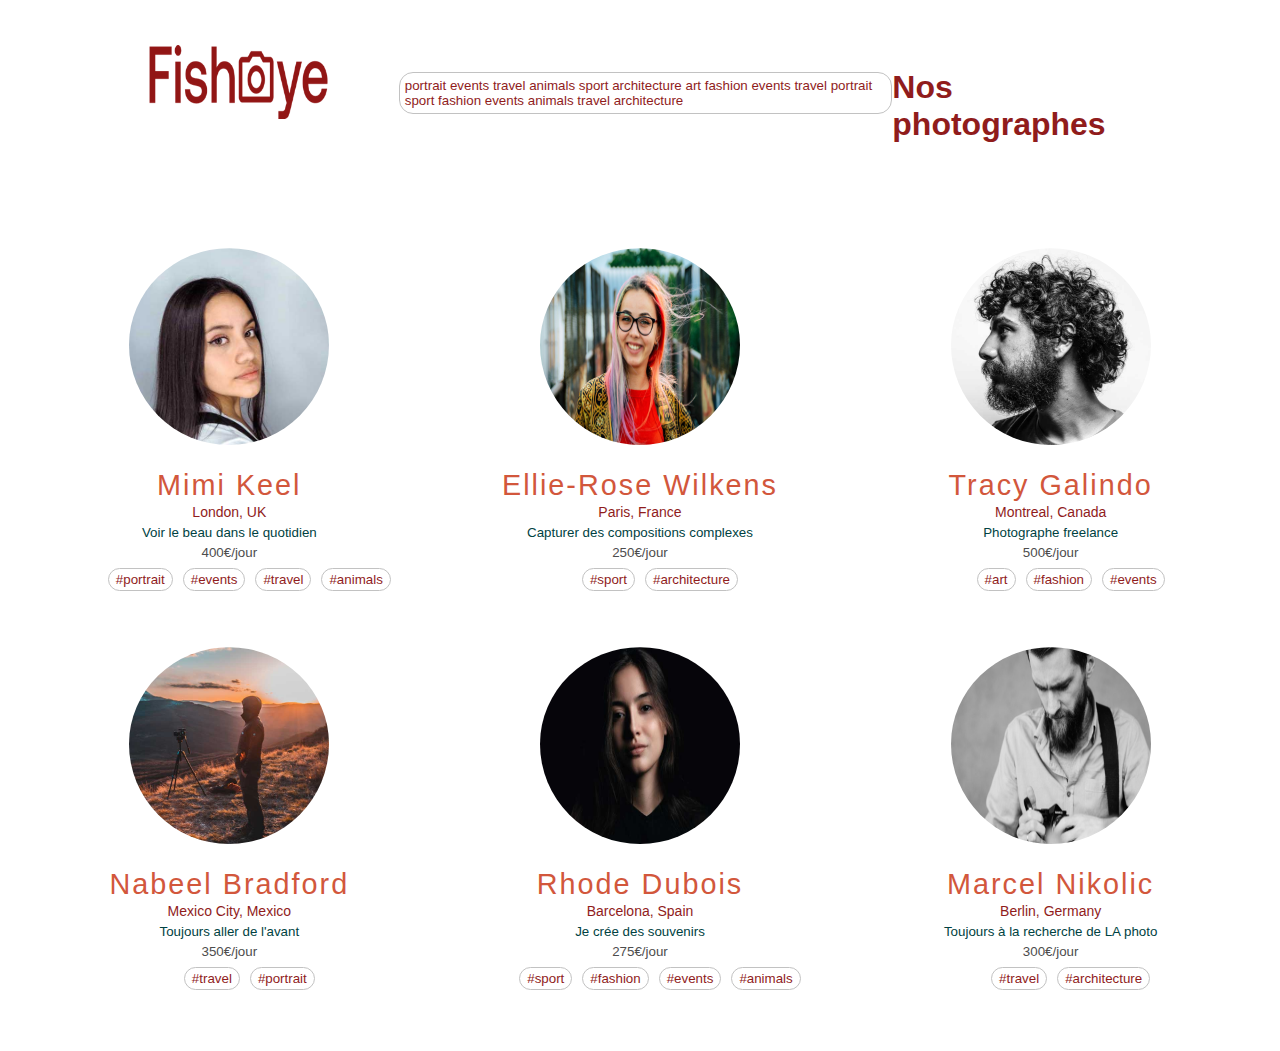
==== index.html @ e9d482c2 "photo.html to index.html" ====
<!DOCTYPE html>
<html lang="en">
    <head>
        <meta charset="UTF-8" />
        <meta name="viewport" content="width=device-width, initial-scale=1.0" />
        <link rel="stylesheet" href="photo.css" />
        <link rel="shortcut icon" href="favicon.ico" type="image/x-icon" />
        <title>Photo</title>
    </head>
    <body>
        <!-- <button id="getJSON">Get Photographers</button> -->
        <header id="header" aria-hidden="false">
            <a href="photo.html"
                ><img src="./fisheye-logo.png" alt="Fisheye home page"
            /></a>
            <!-- <a
                href="#homepage-main"
                class="interactive-nav"
                title="Passer au contenu"
                id="link-content"
                >Passer au contenu</a
            > -->
            <ul id="allTags"></ul>
            <h1>Nos photographes</h1>
        </header>
        <section class="photographers">
            <ul class="cards" id="output"></ul>
        </section>
    </body>
    <script src="Cphotographers.js" defer></script>
    <script src="main.js" defer></script>
</html>
---- photo.css ----
*,
*::before,
*::after {
    box-sizing: border-box;
}
html {
    background-color: #fff;
}
body {
    color: #ffffff;
    font-family: "Roboto", "Helvetica Neue", Helvetica, Arial, sans-serif;
    font-style: normal;
    font-weight: 400;
    letter-spacing: 0;
    padding: 1rem;
    text-rendering: optimizeLegibility;
}
h1 {
    color: #901c1c;
    padding-top: 24px;
    margin-right: 3rem;
}

header {
    display: flex;
    flex-direction: row;
    justify-content: space-between;
    margin: auto 8vw;
    margin-bottom: 4rem;
}

header img {
    width: 448px;
    height: 104px;
    margin: 0;
    margin-left: -1.5rem;
}

img {
    height: auto;
    max-width: 100%;
    vertical-align: middle;
}
.photographers {
    text-align: center;
}

.btn {
    background-color: white;
    border: 1px solid #ccc;
    color: dimgray;
    padding: 0.5rem;
    text-transform: lowercase;
}
.btn--block {
    display: block;
    width: 50%;
    text-align: center;
    margin: auto;
}
.cards {
    display: flex;
    flex-wrap: wrap;
    list-style: none;
    margin: 0;
    padding: 0;
}
.cards__item {
    display: flex;
    justify-content: center;
    padding: 1rem;
    text-align: center;
}
@media (min-width: 40rem) {
    .cards__item {
        display: flex;
        justify-content: center;
        width: 50%;
    }
}
@media (min-width: 56rem) {
    .cards__item {
        display: flex;
        justify-content: center;
        width: 33.3333%;
    }
}

.card {
    background-color: white;
    /* border-radius: 0.25rem;
    box-shadow: 0 20px 40px -14px rgba(0, 0, 0, 0.25); */
    display: flex;
    flex-direction: column;
    /* width: 265px; */
    overflow: hidden;
    text-align: center;
}

.card__a {
    text-decoration: none;
}

.card__content {
    display: flex;
    flex: 1 1 auto;
    flex-direction: column;
    padding: 1rem;
}
.card__image {
    background-position: center center;
    background-repeat: no-repeat;
    background-size: cover;
    border-top-left-radius: 0.25rem;
    border-top-right-radius: 0.25rem;
    overflow: hidden;
    position: relative;
    filter: contrast(100%);
}

.img__card {
    width: 200px;
    height: 200px;
    border-radius: 50%;
    margin-left: auto;
    margin-right: auto;
    margin-bottom: 0.5rem;
    padding-top: 0.2rem;
}

.img__card:hover {
    border-radius: 50%;
    transition: filter 0.5s cubic-bezier(0.43, 0.41, 0.22, 0.91);
    filter: contrast(125%);
    box-shadow: 2px 2px 2px 2px rgb(231, 231, 231);
}

/* .card__image::before {
    content: "";
    display: block;
    padding-top: 56.25%;
} */
@media (min-width: 40rem) {
    .card__image::before {
        padding-top: 66.6%;
    }
}

#getJSON {
    justify-content: center;
}

.card__title {
    color: #d2573c;
    font-size: 1.8rem;
    font-weight: 400;
    letter-spacing: 2px;
    /* text-transform: uppercase; */
}

p.card__text {
    margin: 0;
}

p.card__place {
    color: #901c1c;
    font-weight: 500;
}

.card__text {
    flex: 1 1 auto;
    color: black;
    font-size: 0.875rem;
    line-height: 1.5;
}

.card__tagline {
    color: #004242;
    font-size: smaller;
    font-weight: 500;
}

p.card__price {
    color: #aaaaaa;
    color: #4d4d4d;
    font-size: smaller;
    font-weight: 400;
}

.tag {
    display: flex;
    flex-direction: row;
    flex-wrap: wrap;
    justify-content: center;
}

li.photographer-tag {
    color: #901c1c;
    font-size: smaller;
    font-weight: 500;
    padding: 3px 7px;
    border: 1px solid #c2c2c2;
    border-radius: 14px;
    margin: 5px;
    list-style-type: none;
}

#allTags {
    color: #901c1c;
    font-size: smaller;
    font-weight: 500;
    padding: 5px;
    border: 1px solid #c2c2c2;
    border-radius: 14px;
    margin: auto;
    margin-top: 3rem;
    list-style-type: none;
}
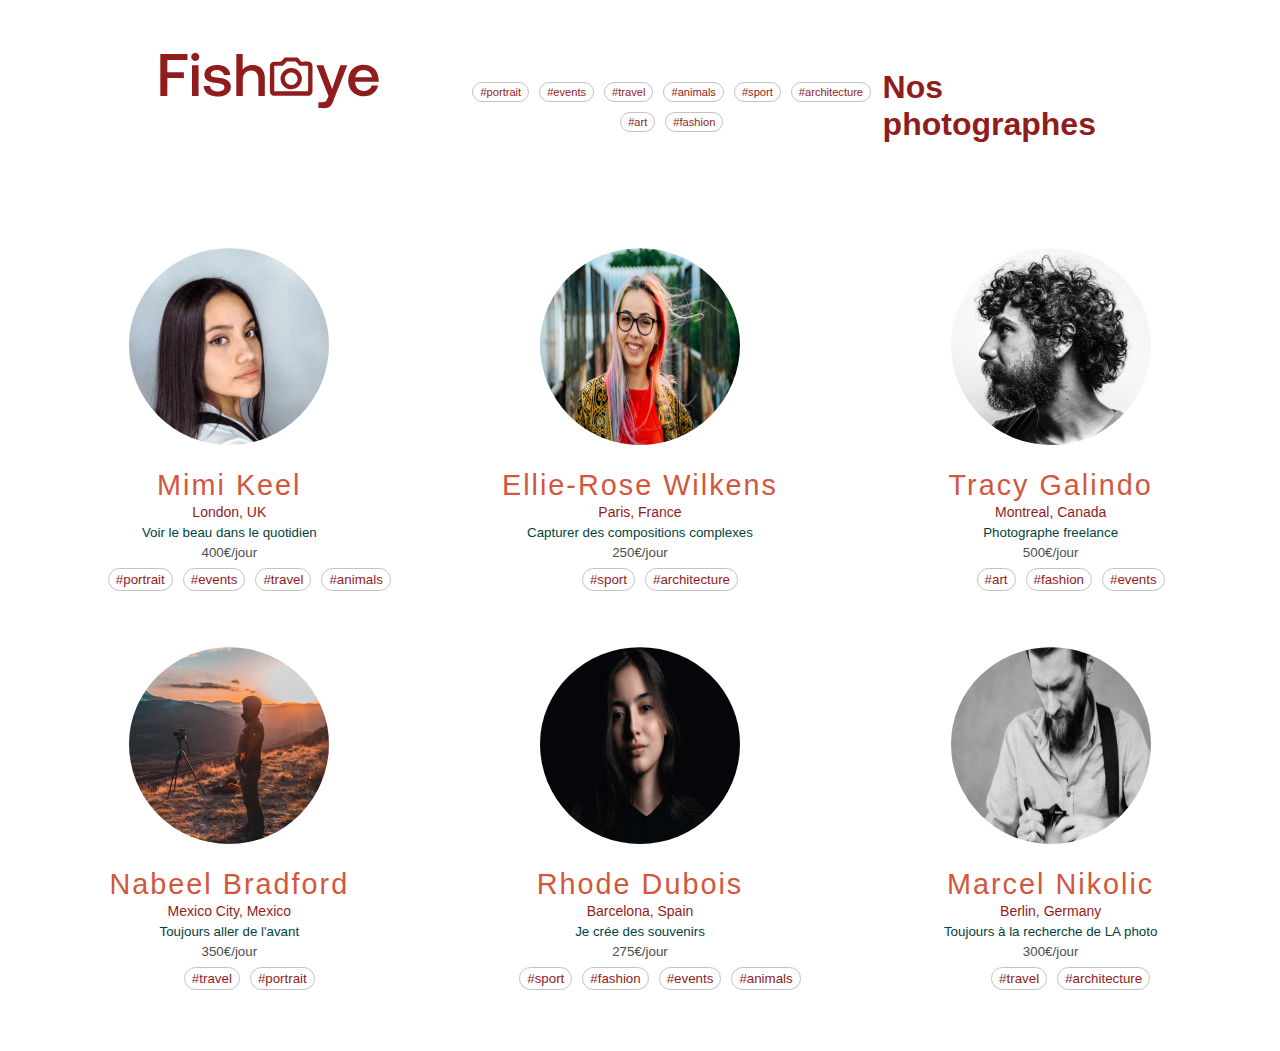
==== commit aff6e602: "logo svg - main variables on top" ====
--- a/index.html
+++ b/index.html
@@ -11,7 +11,10 @@
         <!-- <button id="getJSON">Get Photographers</button> -->
         <header id="header" aria-hidden="false">
             <a href="photo.html"
-                ><img src="./fisheye-logo.png" alt="Fisheye home page"
+                ><img
+                    src="./fisheye-logo.svg"
+                    alt="Fisheye home page"
+                    title="Fisheye home page"
             /></a>
             <!-- <a
                 href="#homepage-main"
--- a/photo.css
+++ b/photo.css
@@ -206,11 +206,15 @@
 }
 
 #allTags {
+    display: flex;
+    flex-direction: row;
+    flex-wrap: wrap;
+    justify-content: center;
     color: #901c1c;
     font-size: smaller;
     font-weight: 500;
     padding: 5px;
-    border: 1px solid #c2c2c2;
+    border: none;
     border-radius: 14px;
     margin: auto;
     margin-top: 3rem;
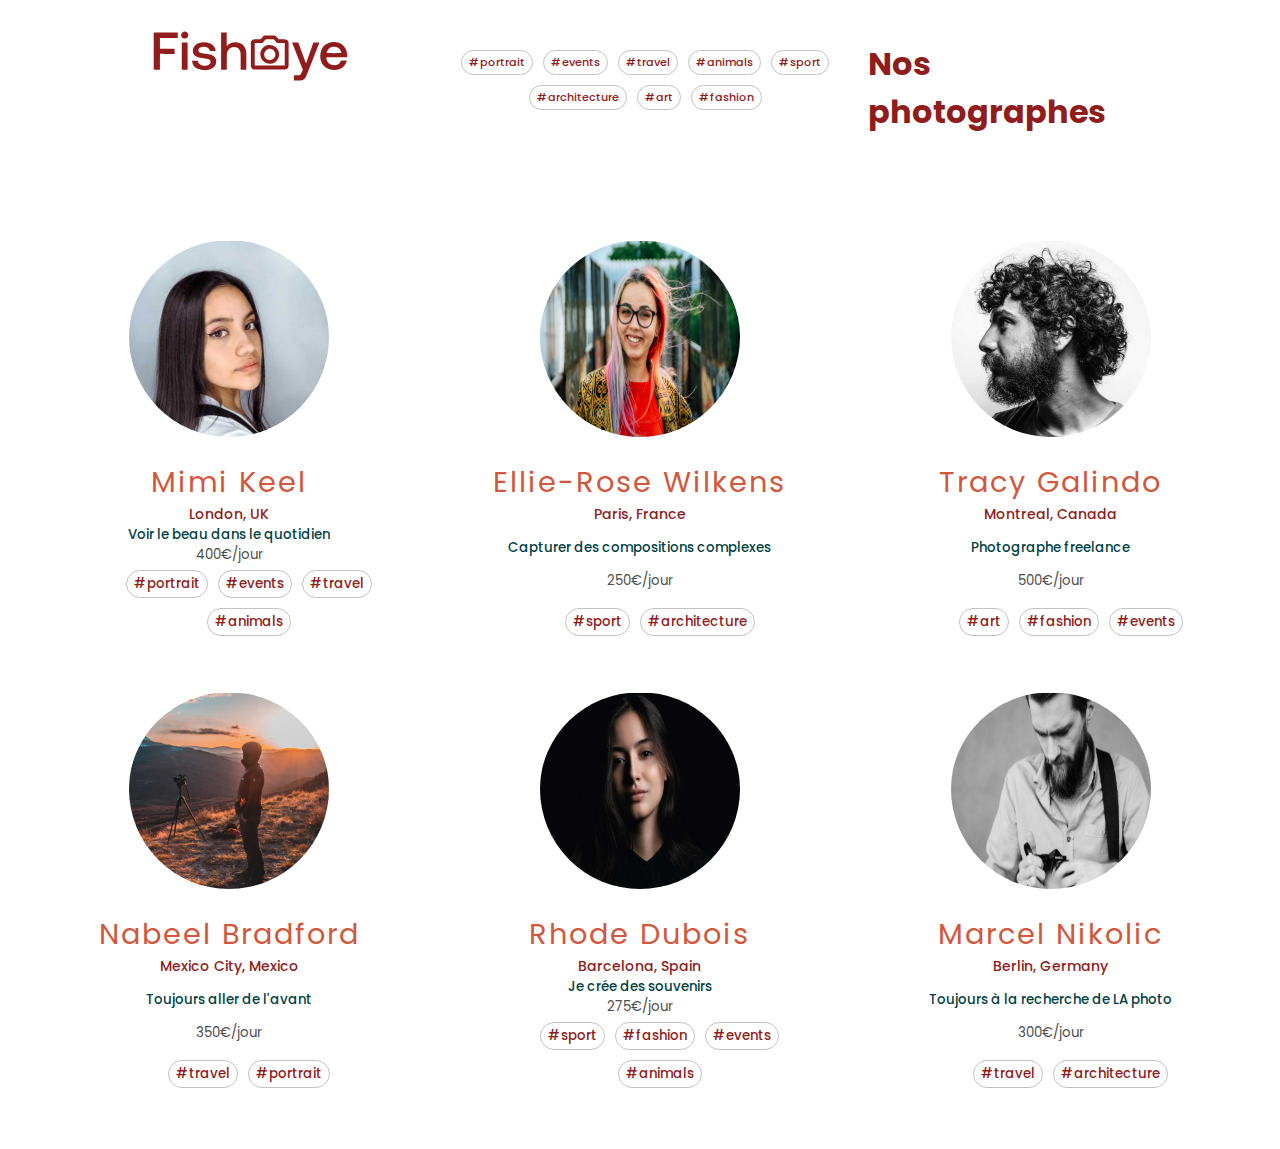
==== commit 16dc06f8: "before lightbox" ====
--- a/index.html
+++ b/index.html
@@ -3,33 +3,27 @@
     <head>
         <meta charset="UTF-8" />
         <meta name="viewport" content="width=device-width, initial-scale=1.0" />
-        <link rel="stylesheet" href="photo.css" />
+        <link rel="stylesheet" href="css/mainPage.css" />
         <link rel="shortcut icon" href="favicon.ico" type="image/x-icon" />
-        <title>Photo</title>
+        <title>Fisheye</title>
     </head>
     <body>
+        <div id="top"></div>
         <!-- <button id="getJSON">Get Photographers</button> -->
         <header id="header" aria-hidden="false">
-            <a href="photo.html"
+            <a href="index.html" class="logo"
                 ><img
                     src="./fisheye-logo.svg"
                     alt="Fisheye home page"
                     title="Fisheye home page"
             /></a>
-            <!-- <a
-                href="#homepage-main"
-                class="interactive-nav"
-                title="Passer au contenu"
-                id="link-content"
-                >Passer au contenu</a
-            > -->
             <ul id="allTags"></ul>
             <h1>Nos photographes</h1>
         </header>
         <section class="photographers">
-            <ul class="cards" id="output"></ul>
+            <ul class="cards" id="listePhotographes"></ul>
         </section>
     </body>
-    <script src="Cphotographers.js" defer></script>
-    <script src="main.js" defer></script>
+    <script src="js/Cphotographers.js" defer></script>
+    <script src="js/main.js" defer></script>
 </html>
--- a/css/mainPage.css
+++ b/css/mainPage.css
@@ -0,0 +1,284 @@
+@import url("https://fonts.googleapis.com/css2?family=Poppins:wght@200;300;400;500;600&display=swap");
+*,
+*::before,
+*::after {
+    -webkit-box-sizing: border-box;
+    box-sizing: border-box;
+}
+html {
+    background-color: #fff;
+}
+body {
+    display: block;
+    color: #ffffff;
+    font-family: "Poppins", sans-serif;
+    font-style: normal;
+    font-weight: 400;
+    letter-spacing: 0;
+    padding: 1rem;
+    text-rendering: optimizeLegibility;
+}
+.logo {
+    margin-top: -1.5rem;
+}
+h1 {
+    color: #901c1c;
+    margin-top: 1rem;
+    margin-right: 3rem;
+}
+#top {
+    display: none;
+    text-align: center;
+    margin-top: -14px;
+}
+.goToContent {
+    border-radius: 20px;
+    color: #000000;
+    width: 150px;
+    font-weight: 600;
+    padding: 10px;
+    background-color: #d3573c;
+    border: none;
+}
+header {
+    display: -webkit-box;
+    display: -ms-flexbox;
+    display: flex;
+    -webkit-box-orient: horizontal;
+    -webkit-box-direction: normal;
+    -ms-flex-direction: row;
+    flex-direction: row;
+    -webkit-box-pack: justify;
+    -ms-flex-pack: justify;
+    justify-content: space-between;
+    margin: auto 8vw;
+    margin-bottom: 4rem;
+}
+header img {
+    width: 448px;
+    height: 104px;
+    margin: 0;
+    margin-left: -1.5rem;
+}
+img {
+    height: auto;
+    max-width: 100%;
+    vertical-align: middle;
+}
+.photographers {
+    text-align: center;
+}
+.btn {
+    background-color: white;
+    border: 1px solid #ccc;
+    color: dimgray;
+    padding: 0.5rem;
+    text-transform: lowercase;
+}
+.btn--block {
+    display: block;
+    width: 50%;
+    text-align: center;
+    margin: auto;
+}
+.pointeur {
+    cursor: pointer;
+}
+.cards {
+    display: -webkit-box;
+    display: -ms-flexbox;
+    display: flex;
+    -ms-flex-wrap: wrap;
+    flex-wrap: wrap;
+    list-style: none;
+    margin: 0;
+    padding: 0;
+}
+.cards__item {
+    display: -webkit-box;
+    display: -ms-flexbox;
+    display: flex;
+    -webkit-box-pack: center;
+    -ms-flex-pack: center;
+    justify-content: center;
+    padding: 1rem;
+    text-align: center;
+}
+@media (min-width: 40rem) {
+    .cards__item {
+        display: -webkit-box;
+        display: -ms-flexbox;
+        display: flex;
+        -webkit-box-pack: center;
+        -ms-flex-pack: center;
+        justify-content: center;
+        width: 50%;
+    }
+}
+@media (min-width: 56rem) {
+    .cards__item {
+        display: -webkit-box;
+        display: -ms-flexbox;
+        display: flex;
+        -webkit-box-pack: center;
+        -ms-flex-pack: center;
+        justify-content: center;
+        width: 33.3333%;
+    }
+}
+.card {
+    background-color: white;
+    display: -webkit-box;
+    display: -ms-flexbox;
+    display: flex;
+    -webkit-box-orient: vertical;
+    -webkit-box-direction: normal;
+    -ms-flex-direction: column;
+    flex-direction: column;
+    overflow: hidden;
+    text-align: center;
+}
+.card__a {
+    text-decoration: none;
+}
+.card__content {
+    display: -webkit-box;
+    display: -ms-flexbox;
+    display: flex;
+    -webkit-box-flex: 1;
+    -ms-flex: 1 1 auto;
+    flex: 1 1 auto;
+    -webkit-box-orient: vertical;
+    -webkit-box-direction: normal;
+    -ms-flex-direction: column;
+    flex-direction: column;
+    padding: 1rem;
+}
+.card__image {
+    background-position: center center;
+    background-repeat: no-repeat;
+    background-size: cover;
+    border-top-left-radius: 0.25rem;
+    border-top-right-radius: 0.25rem;
+    overflow: hidden;
+    position: relative;
+    -webkit-filter: contrast(100%);
+    filter: contrast(100%);
+}
+.img__card {
+    width: 200px;
+    height: 200px;
+    border-radius: 50%;
+    margin-left: auto;
+    margin-right: auto;
+    margin-bottom: 0.5rem;
+    padding-top: 0.2rem;
+}
+.img__card:hover {
+    border-radius: 50%;
+    -webkit-transition: -webkit-filter 0.5s cubic-bezier(0.43, 0.41, 0.22, 0.91);
+    transition: -webkit-filter 0.5s cubic-bezier(0.43, 0.41, 0.22, 0.91);
+    transition: filter 0.5s cubic-bezier(0.43, 0.41, 0.22, 0.91);
+    transition: filter 0.5s cubic-bezier(0.43, 0.41, 0.22, 0.91),
+        -webkit-filter 0.5s cubic-bezier(0.43, 0.41, 0.22, 0.91);
+    -webkit-filter: contrast(125%);
+    filter: contrast(125%);
+    -webkit-box-shadow: 2px 2px 2px 2px #e7e7e7;
+    box-shadow: 2px 2px 2px 2px #e7e7e7;
+}
+@media (min-width: 40rem) {
+    .card__image::before {
+        padding-top: 66.6%;
+    }
+}
+#getJSON {
+    -webkit-box-pack: center;
+    -ms-flex-pack: center;
+    justify-content: center;
+}
+.card__title {
+    color: #d2573c;
+    font-size: 1.8rem;
+    font-weight: 400;
+    letter-spacing: 2px;
+}
+p.card__text {
+    margin: 0;
+}
+p.card__place {
+    color: #901c1c;
+    font-weight: 500;
+}
+.card__text {
+    -webkit-box-flex: 1;
+    -ms-flex: 1 1 auto;
+    flex: 1 1 auto;
+    color: black;
+    font-size: 0.875rem;
+    line-height: 1.5;
+}
+.card__tagline {
+    color: #004242;
+    font-size: smaller;
+    font-weight: 500;
+}
+p.card__price {
+    color: #aaaaaa;
+    color: #4d4d4d;
+    font-size: smaller;
+    font-weight: 400;
+}
+.tag {
+    display: -webkit-box;
+    display: -ms-flexbox;
+    display: flex;
+    -webkit-box-orient: horizontal;
+    -webkit-box-direction: normal;
+    -ms-flex-direction: row;
+    flex-direction: row;
+    -ms-flex-wrap: wrap;
+    flex-wrap: wrap;
+    -webkit-box-pack: center;
+    -ms-flex-pack: center;
+    justify-content: center;
+}
+li.photographer-tag {
+    color: #901c1c;
+    font-size: smaller;
+    font-weight: 500;
+    padding: 3px 7px;
+    border: 1px solid #c2c2c2;
+    border-radius: 14px;
+    margin: 5px;
+    list-style-type: none;
+}
+li.photographer-tag:hover {
+    color: white;
+    background-color: #901c1c;
+    border: none;
+    border: 1px solid #901c1c;
+}
+#allTags {
+    display: -webkit-box;
+    display: -ms-flexbox;
+    display: flex;
+    -webkit-box-orient: horizontal;
+    -webkit-box-direction: normal;
+    -ms-flex-direction: row;
+    flex-direction: row;
+    -ms-flex-wrap: wrap;
+    flex-wrap: wrap;
+    -webkit-box-pack: center;
+    -ms-flex-pack: center;
+    justify-content: center;
+    color: #901c1c;
+    font-size: smaller;
+    font-weight: 500;
+    padding: 5px;
+    border: none;
+    border-radius: 14px;
+    margin: auto;
+    margin-top: 1rem;
+    list-style-type: none;
+    cursor: pointer;
+}
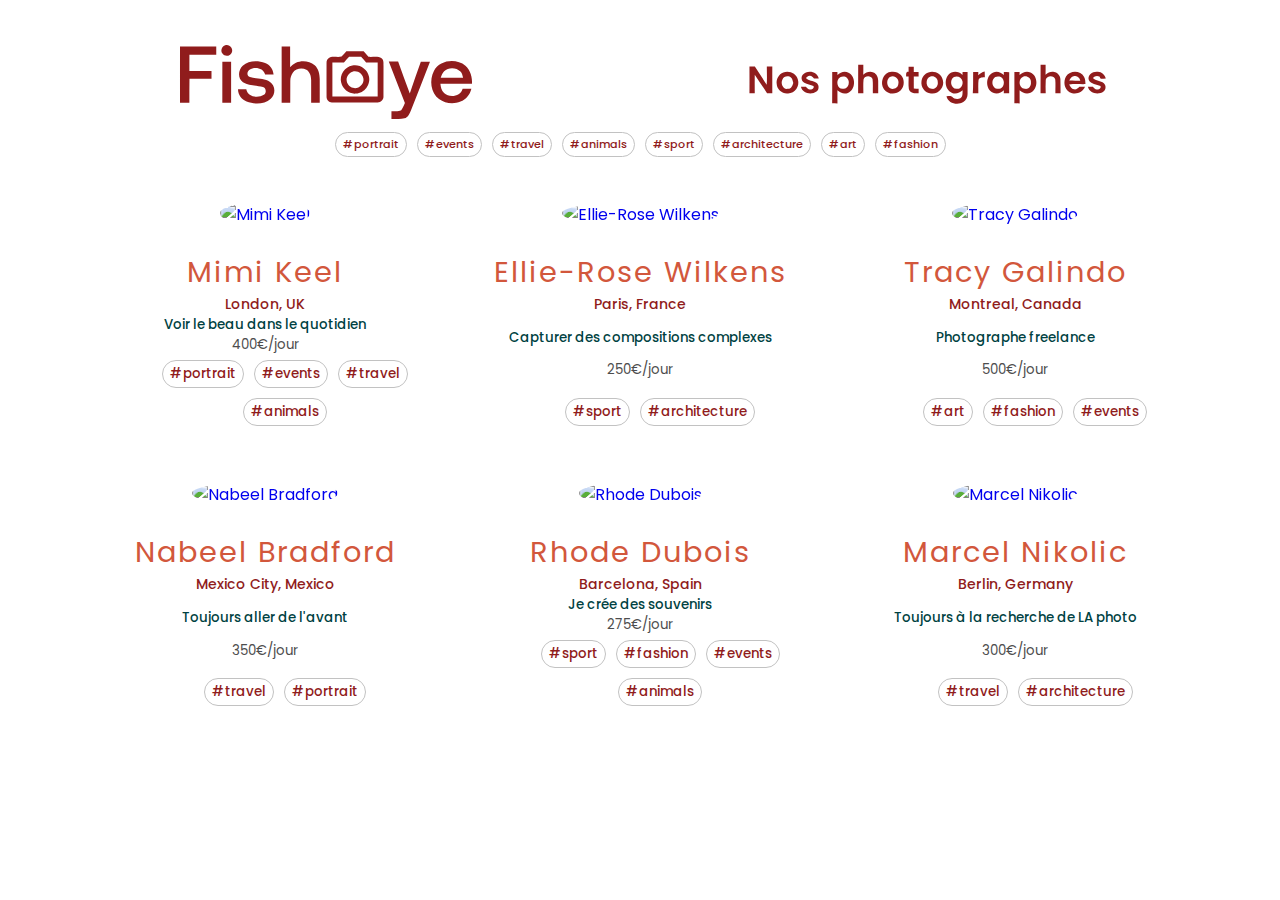
==== commit 327004ea: "modal first commit" ====
--- a/index.html
+++ b/index.html
@@ -3,27 +3,36 @@
     <head>
         <meta charset="UTF-8" />
         <meta name="viewport" content="width=device-width, initial-scale=1.0" />
-        <link rel="stylesheet" href="css/mainPage.css" />
         <link rel="shortcut icon" href="favicon.ico" type="image/x-icon" />
+        <link rel="stylesheet" href="./css/mainPage.css" />
+        <script src="./js/Cphotographers.js" defer></script>
+        <script src="./js/main.js" defer></script>
         <title>Fisheye</title>
     </head>
     <body>
         <div id="top"></div>
         <!-- <button id="getJSON">Get Photographers</button> -->
         <header id="header" aria-hidden="false">
-            <a href="index.html" class="logo"
-                ><img
-                    src="./fisheye-logo.svg"
-                    alt="Fisheye home page"
-                    title="Fisheye home page"
-            /></a>
+            <logo>
+                <a href="index.html" class="logo"
+                    ><img
+                        src="./fisheye-logo.svg"
+                        alt="Fisheye home page"
+                        title="Fisheye home page"
+                /></a>
+            </logo>
             <ul id="allTags"></ul>
-            <h1>Nos photographes</h1>
+            <h1>
+                <img
+                    src="./photographers.svg"
+                    id="nosPhotographes"
+                    alt="Nos Photographes"
+                    title="Nos Photographes"
+                />
+            </h1>
         </header>
         <section class="photographers">
             <ul class="cards" id="listePhotographes"></ul>
         </section>
     </body>
-    <script src="js/Cphotographers.js" defer></script>
-    <script src="js/main.js" defer></script>
 </html>
--- a/css/mainPage.css
+++ b/css/mainPage.css
@@ -12,6 +12,7 @@
     display: block;
     color: #ffffff;
     font-family: "Poppins", sans-serif;
+    max-width: 1800px;
     font-style: normal;
     font-weight: 400;
     letter-spacing: 0;
@@ -19,12 +20,13 @@
     text-rendering: optimizeLegibility;
 }
 .logo {
+    width: 15%;
     margin-top: -1.5rem;
 }
 h1 {
     color: #901c1c;
-    margin-top: 1rem;
-    margin-right: 3rem;
+    font-size: 2.6rem;
+    margin-top: -1rem;
 }
 #top {
     display: none;
@@ -52,13 +54,19 @@
     -ms-flex-pack: justify;
     justify-content: space-between;
     margin: auto 8vw;
-    margin-bottom: 4rem;
+    margin-bottom: 0rem;
+}
+logo {
+    width: 30%;
 }
 header img {
     width: 448px;
     height: 104px;
     margin: 0;
     margin-left: -1.5rem;
+}
+h1 {
+    width: 25%;
 }
 img {
     height: auto;
@@ -94,6 +102,23 @@
     margin: 0;
     padding: 0;
 }
+ul {
+    display: -webkit-box;
+    display: -ms-flexbox;
+    display: flex;
+    -webkit-box-orient: horizontal;
+    -webkit-box-direction: normal;
+    -ms-flex-direction: row;
+    flex-direction: row;
+    -ms-flex-wrap: wrap;
+    flex-wrap: wrap;
+    -webkit-box-pack: center;
+    -ms-flex-pack: center;
+    justify-content: center;
+}
+li.cards__item {
+    width: 375px;
+}
 .cards__item {
     display: -webkit-box;
     display: -ms-flexbox;
@@ -104,7 +129,7 @@
     padding: 1rem;
     text-align: center;
 }
-@media (min-width: 40rem) {
+@media (min-width: 640px) {
     .cards__item {
         display: -webkit-box;
         display: -ms-flexbox;
@@ -115,7 +140,7 @@
         width: 50%;
     }
 }
-@media (min-width: 56rem) {
+@media (min-width: 896px) {
     .cards__item {
         display: -webkit-box;
         display: -ms-flexbox;
@@ -176,17 +201,17 @@
 }
 .img__card:hover {
     border-radius: 50%;
-    -webkit-transition: -webkit-filter 0.5s cubic-bezier(0.43, 0.41, 0.22, 0.91);
-    transition: -webkit-filter 0.5s cubic-bezier(0.43, 0.41, 0.22, 0.91);
-    transition: filter 0.5s cubic-bezier(0.43, 0.41, 0.22, 0.91);
-    transition: filter 0.5s cubic-bezier(0.43, 0.41, 0.22, 0.91),
-        -webkit-filter 0.5s cubic-bezier(0.43, 0.41, 0.22, 0.91);
+    -webkit-transition: -webkit-filter 0.6s cubic-bezier(0.43, 0.41, 0.22, 0.91);
+    transition: -webkit-filter 0.6s cubic-bezier(0.43, 0.41, 0.22, 0.91);
+    transition: filter 0.6s cubic-bezier(0.43, 0.41, 0.22, 0.91);
+    transition: filter 0.6s cubic-bezier(0.43, 0.41, 0.22, 0.91),
+        -webkit-filter 0.6s cubic-bezier(0.43, 0.41, 0.22, 0.91);
     -webkit-filter: contrast(125%);
     filter: contrast(125%);
     -webkit-box-shadow: 2px 2px 2px 2px #e7e7e7;
     box-shadow: 2px 2px 2px 2px #e7e7e7;
 }
-@media (min-width: 40rem) {
+@media (min-width: 640px) {
     .card__image::before {
         padding-top: 66.6%;
     }
@@ -252,13 +277,8 @@
     margin: 5px;
     list-style-type: none;
 }
-li.photographer-tag:hover {
-    color: white;
-    background-color: #901c1c;
-    border: none;
-    border: 1px solid #901c1c;
-}
 #allTags {
+    width: 50%;
     display: -webkit-box;
     display: -ms-flexbox;
     display: flex;
@@ -279,6 +299,71 @@
     border-radius: 14px;
     margin: auto;
     margin-top: 1rem;
+    margin-left: -6rem;
     list-style-type: none;
     cursor: pointer;
 }
+#allTags li.photographer-tag:hover {
+    color: white;
+    background-color: #901c1c;
+    border: none;
+    border: 1px solid #901c1c;
+}
+@media (max-width: 1774px) {
+    #allTags {
+        margin-left: -4rem;
+    }
+}
+@media (max-width: 1738px) {
+    #allTags {
+        margin-left: -6rem;
+    }
+}
+@media all and (max-width: 1700px) {
+    header {
+        display: -webkit-box;
+        display: -ms-flexbox;
+        display: flex;
+        -webkit-box-orient: horizontal;
+        -webkit-box-direction: normal;
+        -ms-flex-flow: row wrap;
+        flex-flow: row wrap;
+        max-height: 230px;
+        margin-bottom: 1rem;
+    }
+    #allTags {
+        width: 100%;
+        margin-left: auto;
+        -webkit-box-pack: center;
+        -ms-flex-pack: center;
+        justify-content: center;
+        -webkit-box-ordinal-group: 4;
+        -ms-flex-order: 3;
+        order: 3;
+    }
+    h1 {
+        display: -webkit-box;
+        display: -ms-flexbox;
+        display: flex;
+        width: 50%;
+        max-height: 70px;
+        -webkit-box-ordinal-group: 3;
+        -ms-flex-order: 2;
+        order: 2;
+    }
+    h1 img {
+        margin-left: auto;
+        margin-top: 1.2rem;
+        margin-bottom: 0;
+        -webkit-box-pack: end;
+        -ms-flex-pack: end;
+        justify-content: flex-end;
+    }
+    logo {
+        width: 50%;
+        max-height: 70px;
+        -webkit-box-ordinal-group: 2;
+        -ms-flex-order: 1;
+        order: 1;
+    }
+}
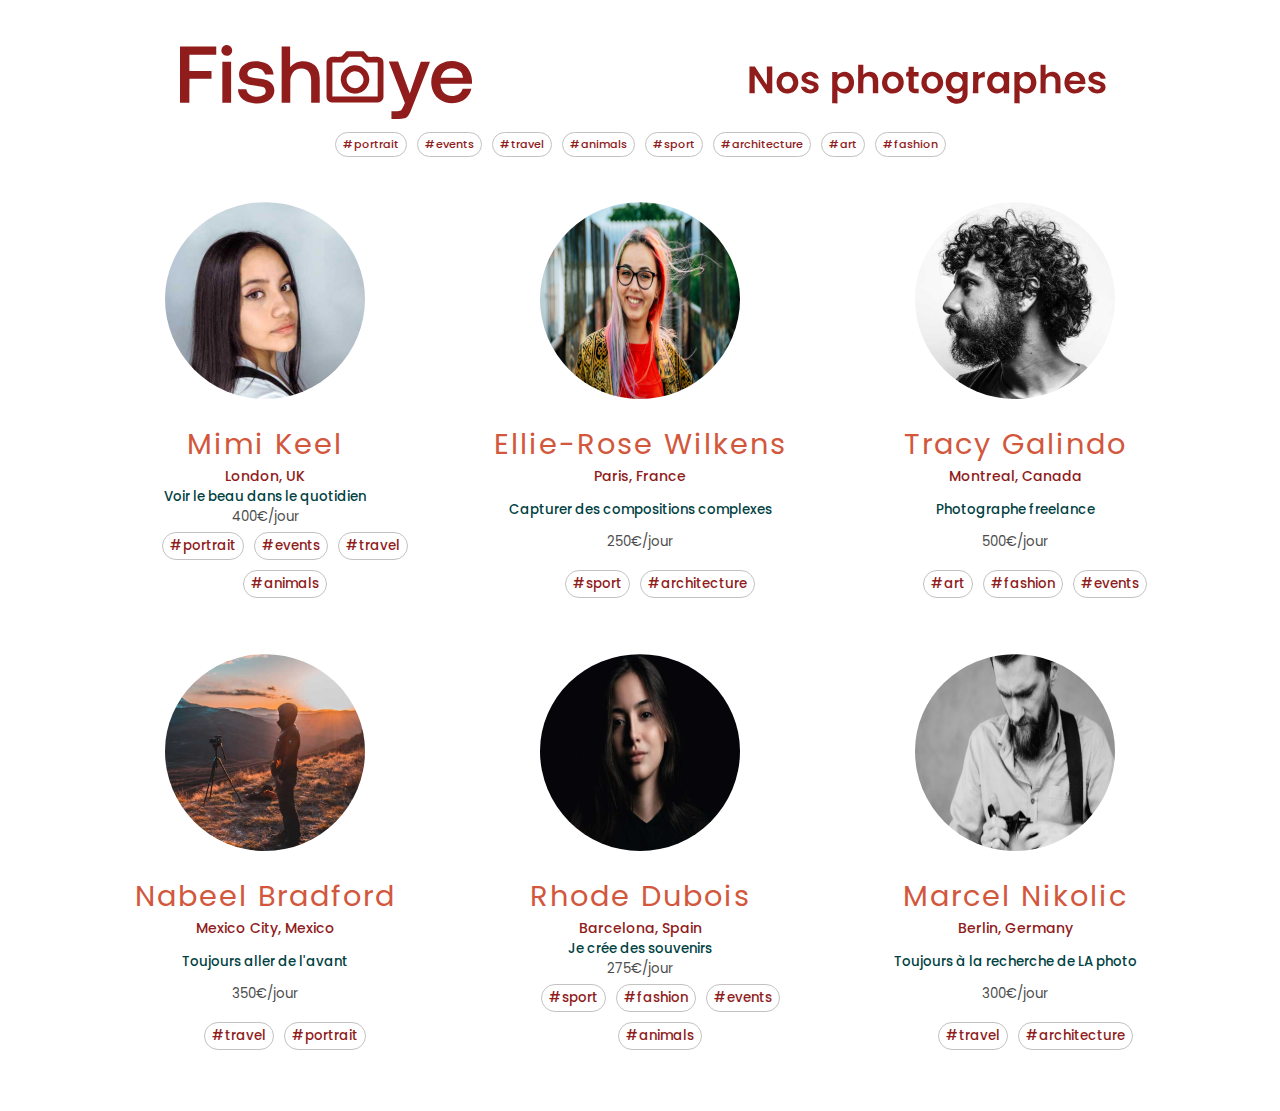
==== commit 5bfa7962: "lightbox finished" ====
--- a/index.html
+++ b/index.html
@@ -1,5 +1,5 @@
 <!DOCTYPE html>
-<html lang="en">
+<html lang="fr">
     <head>
         <meta charset="UTF-8" />
         <meta name="viewport" content="width=device-width, initial-scale=1.0" />
@@ -15,10 +15,7 @@
         <header id="header" aria-hidden="false">
             <logo>
                 <a href="index.html" class="logo"
-                    ><img
-                        src="./fisheye-logo.svg"
-                        alt="Fisheye home page"
-                        title="Fisheye home page"
+                    ><img src="./fisheye-logo.svg" alt="Fisheye home page"
                 /></a>
             </logo>
             <ul id="allTags"></ul>
@@ -27,7 +24,6 @@
                     src="./photographers.svg"
                     id="nosPhotographes"
                     alt="Nos Photographes"
-                    title="Nos Photographes"
                 />
             </h1>
         </header>
--- a/css/mainPage.css
+++ b/css/mainPage.css
@@ -1,369 +1 @@
-@import url("https://fonts.googleapis.com/css2?family=Poppins:wght@200;300;400;500;600&display=swap");
-*,
-*::before,
-*::after {
-    -webkit-box-sizing: border-box;
-    box-sizing: border-box;
-}
-html {
-    background-color: #fff;
-}
-body {
-    display: block;
-    color: #ffffff;
-    font-family: "Poppins", sans-serif;
-    max-width: 1800px;
-    font-style: normal;
-    font-weight: 400;
-    letter-spacing: 0;
-    padding: 1rem;
-    text-rendering: optimizeLegibility;
-}
-.logo {
-    width: 15%;
-    margin-top: -1.5rem;
-}
-h1 {
-    color: #901c1c;
-    font-size: 2.6rem;
-    margin-top: -1rem;
-}
-#top {
-    display: none;
-    text-align: center;
-    margin-top: -14px;
-}
-.goToContent {
-    border-radius: 20px;
-    color: #000000;
-    width: 150px;
-    font-weight: 600;
-    padding: 10px;
-    background-color: #d3573c;
-    border: none;
-}
-header {
-    display: -webkit-box;
-    display: -ms-flexbox;
-    display: flex;
-    -webkit-box-orient: horizontal;
-    -webkit-box-direction: normal;
-    -ms-flex-direction: row;
-    flex-direction: row;
-    -webkit-box-pack: justify;
-    -ms-flex-pack: justify;
-    justify-content: space-between;
-    margin: auto 8vw;
-    margin-bottom: 0rem;
-}
-logo {
-    width: 30%;
-}
-header img {
-    width: 448px;
-    height: 104px;
-    margin: 0;
-    margin-left: -1.5rem;
-}
-h1 {
-    width: 25%;
-}
-img {
-    height: auto;
-    max-width: 100%;
-    vertical-align: middle;
-}
-.photographers {
-    text-align: center;
-}
-.btn {
-    background-color: white;
-    border: 1px solid #ccc;
-    color: dimgray;
-    padding: 0.5rem;
-    text-transform: lowercase;
-}
-.btn--block {
-    display: block;
-    width: 50%;
-    text-align: center;
-    margin: auto;
-}
-.pointeur {
-    cursor: pointer;
-}
-.cards {
-    display: -webkit-box;
-    display: -ms-flexbox;
-    display: flex;
-    -ms-flex-wrap: wrap;
-    flex-wrap: wrap;
-    list-style: none;
-    margin: 0;
-    padding: 0;
-}
-ul {
-    display: -webkit-box;
-    display: -ms-flexbox;
-    display: flex;
-    -webkit-box-orient: horizontal;
-    -webkit-box-direction: normal;
-    -ms-flex-direction: row;
-    flex-direction: row;
-    -ms-flex-wrap: wrap;
-    flex-wrap: wrap;
-    -webkit-box-pack: center;
-    -ms-flex-pack: center;
-    justify-content: center;
-}
-li.cards__item {
-    width: 375px;
-}
-.cards__item {
-    display: -webkit-box;
-    display: -ms-flexbox;
-    display: flex;
-    -webkit-box-pack: center;
-    -ms-flex-pack: center;
-    justify-content: center;
-    padding: 1rem;
-    text-align: center;
-}
-@media (min-width: 640px) {
-    .cards__item {
-        display: -webkit-box;
-        display: -ms-flexbox;
-        display: flex;
-        -webkit-box-pack: center;
-        -ms-flex-pack: center;
-        justify-content: center;
-        width: 50%;
-    }
-}
-@media (min-width: 896px) {
-    .cards__item {
-        display: -webkit-box;
-        display: -ms-flexbox;
-        display: flex;
-        -webkit-box-pack: center;
-        -ms-flex-pack: center;
-        justify-content: center;
-        width: 33.3333%;
-    }
-}
-.card {
-    background-color: white;
-    display: -webkit-box;
-    display: -ms-flexbox;
-    display: flex;
-    -webkit-box-orient: vertical;
-    -webkit-box-direction: normal;
-    -ms-flex-direction: column;
-    flex-direction: column;
-    overflow: hidden;
-    text-align: center;
-}
-.card__a {
-    text-decoration: none;
-}
-.card__content {
-    display: -webkit-box;
-    display: -ms-flexbox;
-    display: flex;
-    -webkit-box-flex: 1;
-    -ms-flex: 1 1 auto;
-    flex: 1 1 auto;
-    -webkit-box-orient: vertical;
-    -webkit-box-direction: normal;
-    -ms-flex-direction: column;
-    flex-direction: column;
-    padding: 1rem;
-}
-.card__image {
-    background-position: center center;
-    background-repeat: no-repeat;
-    background-size: cover;
-    border-top-left-radius: 0.25rem;
-    border-top-right-radius: 0.25rem;
-    overflow: hidden;
-    position: relative;
-    -webkit-filter: contrast(100%);
-    filter: contrast(100%);
-}
-.img__card {
-    width: 200px;
-    height: 200px;
-    border-radius: 50%;
-    margin-left: auto;
-    margin-right: auto;
-    margin-bottom: 0.5rem;
-    padding-top: 0.2rem;
-}
-.img__card:hover {
-    border-radius: 50%;
-    -webkit-transition: -webkit-filter 0.6s cubic-bezier(0.43, 0.41, 0.22, 0.91);
-    transition: -webkit-filter 0.6s cubic-bezier(0.43, 0.41, 0.22, 0.91);
-    transition: filter 0.6s cubic-bezier(0.43, 0.41, 0.22, 0.91);
-    transition: filter 0.6s cubic-bezier(0.43, 0.41, 0.22, 0.91),
-        -webkit-filter 0.6s cubic-bezier(0.43, 0.41, 0.22, 0.91);
-    -webkit-filter: contrast(125%);
-    filter: contrast(125%);
-    -webkit-box-shadow: 2px 2px 2px 2px #e7e7e7;
-    box-shadow: 2px 2px 2px 2px #e7e7e7;
-}
-@media (min-width: 640px) {
-    .card__image::before {
-        padding-top: 66.6%;
-    }
-}
-#getJSON {
-    -webkit-box-pack: center;
-    -ms-flex-pack: center;
-    justify-content: center;
-}
-.card__title {
-    color: #d2573c;
-    font-size: 1.8rem;
-    font-weight: 400;
-    letter-spacing: 2px;
-}
-p.card__text {
-    margin: 0;
-}
-p.card__place {
-    color: #901c1c;
-    font-weight: 500;
-}
-.card__text {
-    -webkit-box-flex: 1;
-    -ms-flex: 1 1 auto;
-    flex: 1 1 auto;
-    color: black;
-    font-size: 0.875rem;
-    line-height: 1.5;
-}
-.card__tagline {
-    color: #004242;
-    font-size: smaller;
-    font-weight: 500;
-}
-p.card__price {
-    color: #aaaaaa;
-    color: #4d4d4d;
-    font-size: smaller;
-    font-weight: 400;
-}
-.tag {
-    display: -webkit-box;
-    display: -ms-flexbox;
-    display: flex;
-    -webkit-box-orient: horizontal;
-    -webkit-box-direction: normal;
-    -ms-flex-direction: row;
-    flex-direction: row;
-    -ms-flex-wrap: wrap;
-    flex-wrap: wrap;
-    -webkit-box-pack: center;
-    -ms-flex-pack: center;
-    justify-content: center;
-}
-li.photographer-tag {
-    color: #901c1c;
-    font-size: smaller;
-    font-weight: 500;
-    padding: 3px 7px;
-    border: 1px solid #c2c2c2;
-    border-radius: 14px;
-    margin: 5px;
-    list-style-type: none;
-}
-#allTags {
-    width: 50%;
-    display: -webkit-box;
-    display: -ms-flexbox;
-    display: flex;
-    -webkit-box-orient: horizontal;
-    -webkit-box-direction: normal;
-    -ms-flex-direction: row;
-    flex-direction: row;
-    -ms-flex-wrap: wrap;
-    flex-wrap: wrap;
-    -webkit-box-pack: center;
-    -ms-flex-pack: center;
-    justify-content: center;
-    color: #901c1c;
-    font-size: smaller;
-    font-weight: 500;
-    padding: 5px;
-    border: none;
-    border-radius: 14px;
-    margin: auto;
-    margin-top: 1rem;
-    margin-left: -6rem;
-    list-style-type: none;
-    cursor: pointer;
-}
-#allTags li.photographer-tag:hover {
-    color: white;
-    background-color: #901c1c;
-    border: none;
-    border: 1px solid #901c1c;
-}
-@media (max-width: 1774px) {
-    #allTags {
-        margin-left: -4rem;
-    }
-}
-@media (max-width: 1738px) {
-    #allTags {
-        margin-left: -6rem;
-    }
-}
-@media all and (max-width: 1700px) {
-    header {
-        display: -webkit-box;
-        display: -ms-flexbox;
-        display: flex;
-        -webkit-box-orient: horizontal;
-        -webkit-box-direction: normal;
-        -ms-flex-flow: row wrap;
-        flex-flow: row wrap;
-        max-height: 230px;
-        margin-bottom: 1rem;
-    }
-    #allTags {
-        width: 100%;
-        margin-left: auto;
-        -webkit-box-pack: center;
-        -ms-flex-pack: center;
-        justify-content: center;
-        -webkit-box-ordinal-group: 4;
-        -ms-flex-order: 3;
-        order: 3;
-    }
-    h1 {
-        display: -webkit-box;
-        display: -ms-flexbox;
-        display: flex;
-        width: 50%;
-        max-height: 70px;
-        -webkit-box-ordinal-group: 3;
-        -ms-flex-order: 2;
-        order: 2;
-    }
-    h1 img {
-        margin-left: auto;
-        margin-top: 1.2rem;
-        margin-bottom: 0;
-        -webkit-box-pack: end;
-        -ms-flex-pack: end;
-        justify-content: flex-end;
-    }
-    logo {
-        width: 50%;
-        max-height: 70px;
-        -webkit-box-ordinal-group: 2;
-        -ms-flex-order: 1;
-        order: 1;
-    }
-}
+@import url("https://fonts.googleapis.com/css2?family=Poppins:wght@200;300;400;500;600&display=swap");*,*::before,*::after{-webkit-box-sizing:border-box;box-sizing:border-box}html{background-color:#fff}body{display:block;color:#ffffff;font-family:"Poppins", sans-serif;max-width:1800px;font-style:normal;font-weight:400;letter-spacing:0;padding:1rem;text-rendering:optimizeLegibility}.logo{width:15%;margin-top:-1.5rem}h1{color:#901c1c;font-size:2.6rem;margin-top:-1rem}#top{display:none;text-align:center;margin-top:-14px}.goToContent{border-radius:20px;color:#000000;width:150px;font-weight:600;padding:10px;background-color:#d3573c;border:none}header{display:-webkit-box;display:-ms-flexbox;display:flex;-webkit-box-orient:horizontal;-webkit-box-direction:normal;-ms-flex-direction:row;flex-direction:row;-webkit-box-pack:justify;-ms-flex-pack:justify;justify-content:space-between;margin:auto 8vw;margin-bottom:0rem}logo{width:30%}header img{width:448px;height:104px;margin:0;margin-left:-1.5rem}h1{width:25%}img{height:auto;max-width:100%;vertical-align:middle}.photographers{text-align:center}.btn{background-color:white;border:1px solid #ccc;color:dimgray;padding:0.5rem;text-transform:lowercase}.btn--block{display:block;width:50%;text-align:center;margin:auto}.pointeur{cursor:pointer}.cards{display:-webkit-box;display:-ms-flexbox;display:flex;-ms-flex-wrap:wrap;flex-wrap:wrap;list-style:none;margin:0;padding:0}ul{display:-webkit-box;display:-ms-flexbox;display:flex;-webkit-box-orient:horizontal;-webkit-box-direction:normal;-ms-flex-direction:row;flex-direction:row;-ms-flex-wrap:wrap;flex-wrap:wrap;-webkit-box-pack:center;-ms-flex-pack:center;justify-content:center}li.cards__item{width:375px}.cards__item{display:-webkit-box;display:-ms-flexbox;display:flex;-webkit-box-pack:center;-ms-flex-pack:center;justify-content:center;padding:1rem;text-align:center}@media (min-width: 640px){.cards__item{display:-webkit-box;display:-ms-flexbox;display:flex;-webkit-box-pack:center;-ms-flex-pack:center;justify-content:center;width:50%}}@media (min-width: 896px){.cards__item{display:-webkit-box;display:-ms-flexbox;display:flex;-webkit-box-pack:center;-ms-flex-pack:center;justify-content:center;width:33.3333%}}.card{background-color:white;display:-webkit-box;display:-ms-flexbox;display:flex;-webkit-box-orient:vertical;-webkit-box-direction:normal;-ms-flex-direction:column;flex-direction:column;overflow:hidden;text-align:center}.card__a{text-decoration:none}.card__content{display:-webkit-box;display:-ms-flexbox;display:flex;-webkit-box-flex:1;-ms-flex:1 1 auto;flex:1 1 auto;-webkit-box-orient:vertical;-webkit-box-direction:normal;-ms-flex-direction:column;flex-direction:column;padding:1rem}.card__image{background-position:center center;background-repeat:no-repeat;background-size:cover;border-top-left-radius:0.25rem;border-top-right-radius:0.25rem;overflow:hidden;position:relative;-webkit-filter:contrast(100%);filter:contrast(100%)}.img__card{width:200px;height:200px;border-radius:50%;margin-left:auto;margin-right:auto;margin-bottom:0.5rem;padding-top:0.2rem}.img__card:hover{border-radius:50%;-webkit-transition:-webkit-filter 0.6s cubic-bezier(0.43, 0.41, 0.22, 0.91);transition:-webkit-filter 0.6s cubic-bezier(0.43, 0.41, 0.22, 0.91);transition:filter 0.6s cubic-bezier(0.43, 0.41, 0.22, 0.91);transition:filter 0.6s cubic-bezier(0.43, 0.41, 0.22, 0.91), -webkit-filter 0.6s cubic-bezier(0.43, 0.41, 0.22, 0.91);-webkit-filter:contrast(125%);filter:contrast(125%);-webkit-box-shadow:2px 2px 2px 2px #e7e7e7;box-shadow:2px 2px 2px 2px #e7e7e7}@media (min-width: 640px){.card__image::before{padding-top:66.6%}}#getJSON{-webkit-box-pack:center;-ms-flex-pack:center;justify-content:center}.card__title{color:#d2573c;font-size:1.8rem;font-weight:400;letter-spacing:2px}p.card__text{margin:0}p.card__place{color:#901c1c;font-weight:500}.card__text{-webkit-box-flex:1;-ms-flex:1 1 auto;flex:1 1 auto;color:black;font-size:0.875rem;line-height:1.5}.card__tagline{color:#004242;font-size:smaller;font-weight:500}p.card__price{color:#aaaaaa;color:#4d4d4d;font-size:smaller;font-weight:400}.tag{display:-webkit-box;display:-ms-flexbox;display:flex;-webkit-box-orient:horizontal;-webkit-box-direction:normal;-ms-flex-direction:row;flex-direction:row;-ms-flex-wrap:wrap;flex-wrap:wrap;-webkit-box-pack:center;-ms-flex-pack:center;justify-content:center}li.photographer-tag{color:#901c1c;font-size:smaller;font-weight:500;padding:3px 7px;border:1px solid #c2c2c2;border-radius:14px;margin:5px;list-style-type:none}#allTags{width:50%;display:-webkit-box;display:-ms-flexbox;display:flex;-webkit-box-orient:horizontal;-webkit-box-direction:normal;-ms-flex-direction:row;flex-direction:row;-ms-flex-wrap:wrap;flex-wrap:wrap;-webkit-box-pack:center;-ms-flex-pack:center;justify-content:center;color:#901c1c;font-size:smaller;font-weight:500;padding:5px;border:none;border-radius:14px;margin:auto;margin-top:1rem;margin-left:-6rem;list-style-type:none;cursor:pointer}#allTags li.photographer-tag:hover{color:white;background-color:#901c1c;border:none;border:1px solid #901c1c}@media (max-width: 1774px){#allTags{margin-left:-4rem}}@media (max-width: 1738px){#allTags{margin-left:-6rem}}@media all and (max-width: 1700px){header{display:-webkit-box;display:-ms-flexbox;display:flex;-webkit-box-orient:horizontal;-webkit-box-direction:normal;-ms-flex-flow:row wrap;flex-flow:row wrap;max-height:230px;margin-bottom:1rem}#allTags{width:100%;margin-left:auto;-webkit-box-pack:center;-ms-flex-pack:center;justify-content:center;-webkit-box-ordinal-group:4;-ms-flex-order:3;order:3}h1{display:-webkit-box;display:-ms-flexbox;display:flex;width:50%;max-height:70px;-webkit-box-ordinal-group:3;-ms-flex-order:2;order:2}h1 img{margin-left:auto;margin-top:1.2rem;margin-bottom:0;-webkit-box-pack:end;-ms-flex-pack:end;justify-content:flex-end}logo{width:50%;max-height:70px;-webkit-box-ordinal-group:2;-ms-flex-order:1;order:1}}
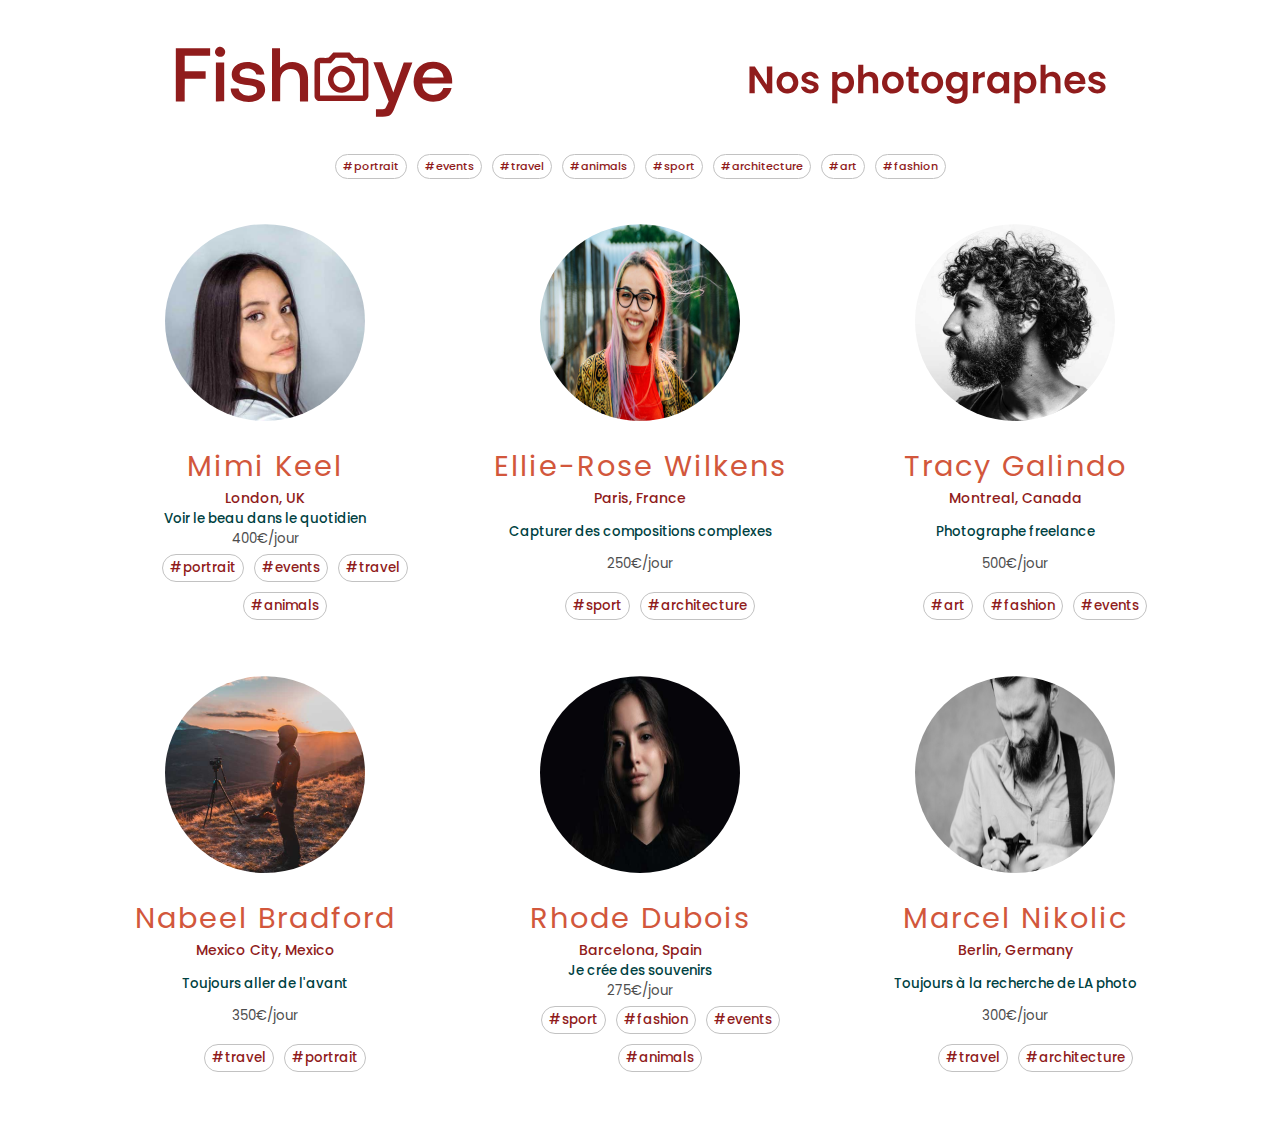
==== commit a4fdc384: "screen reader" ====
--- a/index.html
+++ b/index.html
@@ -13,11 +13,11 @@
         <div id="top"></div>
         <!-- <button id="getJSON">Get Photographers</button> -->
         <header id="header" aria-hidden="false">
-            <logo>
+            <div>
                 <a href="index.html" class="logo"
                     ><img src="./fisheye-logo.svg" alt="Fisheye home page"
                 /></a>
-            </logo>
+            </div>
             <ul id="allTags"></ul>
             <h1>
                 <img
--- a/css/mainPage.css
+++ b/css/mainPage.css
@@ -1 +1 @@
-@import url("https://fonts.googleapis.com/css2?family=Poppins:wght@200;300;400;500;600&display=swap");*,*::before,*::after{-webkit-box-sizing:border-box;box-sizing:border-box}html{background-color:#fff}body{display:block;color:#ffffff;font-family:"Poppins", sans-serif;max-width:1800px;font-style:normal;font-weight:400;letter-spacing:0;padding:1rem;text-rendering:optimizeLegibility}.logo{width:15%;margin-top:-1.5rem}h1{color:#901c1c;font-size:2.6rem;margin-top:-1rem}#top{display:none;text-align:center;margin-top:-14px}.goToContent{border-radius:20px;color:#000000;width:150px;font-weight:600;padding:10px;background-color:#d3573c;border:none}header{display:-webkit-box;display:-ms-flexbox;display:flex;-webkit-box-orient:horizontal;-webkit-box-direction:normal;-ms-flex-direction:row;flex-direction:row;-webkit-box-pack:justify;-ms-flex-pack:justify;justify-content:space-between;margin:auto 8vw;margin-bottom:0rem}logo{width:30%}header img{width:448px;height:104px;margin:0;margin-left:-1.5rem}h1{width:25%}img{height:auto;max-width:100%;vertical-align:middle}.photographers{text-align:center}.btn{background-color:white;border:1px solid #ccc;color:dimgray;padding:0.5rem;text-transform:lowercase}.btn--block{display:block;width:50%;text-align:center;margin:auto}.pointeur{cursor:pointer}.cards{display:-webkit-box;display:-ms-flexbox;display:flex;-ms-flex-wrap:wrap;flex-wrap:wrap;list-style:none;margin:0;padding:0}ul{display:-webkit-box;display:-ms-flexbox;display:flex;-webkit-box-orient:horizontal;-webkit-box-direction:normal;-ms-flex-direction:row;flex-direction:row;-ms-flex-wrap:wrap;flex-wrap:wrap;-webkit-box-pack:center;-ms-flex-pack:center;justify-content:center}li.cards__item{width:375px}.cards__item{display:-webkit-box;display:-ms-flexbox;display:flex;-webkit-box-pack:center;-ms-flex-pack:center;justify-content:center;padding:1rem;text-align:center}@media (min-width: 640px){.cards__item{display:-webkit-box;display:-ms-flexbox;display:flex;-webkit-box-pack:center;-ms-flex-pack:center;justify-content:center;width:50%}}@media (min-width: 896px){.cards__item{display:-webkit-box;display:-ms-flexbox;display:flex;-webkit-box-pack:center;-ms-flex-pack:center;justify-content:center;width:33.3333%}}.card{background-color:white;display:-webkit-box;display:-ms-flexbox;display:flex;-webkit-box-orient:vertical;-webkit-box-direction:normal;-ms-flex-direction:column;flex-direction:column;overflow:hidden;text-align:center}.card__a{text-decoration:none}.card__content{display:-webkit-box;display:-ms-flexbox;display:flex;-webkit-box-flex:1;-ms-flex:1 1 auto;flex:1 1 auto;-webkit-box-orient:vertical;-webkit-box-direction:normal;-ms-flex-direction:column;flex-direction:column;padding:1rem}.card__image{background-position:center center;background-repeat:no-repeat;background-size:cover;border-top-left-radius:0.25rem;border-top-right-radius:0.25rem;overflow:hidden;position:relative;-webkit-filter:contrast(100%);filter:contrast(100%)}.img__card{width:200px;height:200px;border-radius:50%;margin-left:auto;margin-right:auto;margin-bottom:0.5rem;padding-top:0.2rem}.img__card:hover{border-radius:50%;-webkit-transition:-webkit-filter 0.6s cubic-bezier(0.43, 0.41, 0.22, 0.91);transition:-webkit-filter 0.6s cubic-bezier(0.43, 0.41, 0.22, 0.91);transition:filter 0.6s cubic-bezier(0.43, 0.41, 0.22, 0.91);transition:filter 0.6s cubic-bezier(0.43, 0.41, 0.22, 0.91), -webkit-filter 0.6s cubic-bezier(0.43, 0.41, 0.22, 0.91);-webkit-filter:contrast(125%);filter:contrast(125%);-webkit-box-shadow:2px 2px 2px 2px #e7e7e7;box-shadow:2px 2px 2px 2px #e7e7e7}@media (min-width: 640px){.card__image::before{padding-top:66.6%}}#getJSON{-webkit-box-pack:center;-ms-flex-pack:center;justify-content:center}.card__title{color:#d2573c;font-size:1.8rem;font-weight:400;letter-spacing:2px}p.card__text{margin:0}p.card__place{color:#901c1c;font-weight:500}.card__text{-webkit-box-flex:1;-ms-flex:1 1 auto;flex:1 1 auto;color:black;font-size:0.875rem;line-height:1.5}.card__tagline{color:#004242;font-size:smaller;font-weight:500}p.card__price{color:#aaaaaa;color:#4d4d4d;font-size:smaller;font-weight:400}.tag{display:-webkit-box;display:-ms-flexbox;display:flex;-webkit-box-orient:horizontal;-webkit-box-direction:normal;-ms-flex-direction:row;flex-direction:row;-ms-flex-wrap:wrap;flex-wrap:wrap;-webkit-box-pack:center;-ms-flex-pack:center;justify-content:center}li.photographer-tag{color:#901c1c;font-size:smaller;font-weight:500;padding:3px 7px;border:1px solid #c2c2c2;border-radius:14px;margin:5px;list-style-type:none}#allTags{width:50%;display:-webkit-box;display:-ms-flexbox;display:flex;-webkit-box-orient:horizontal;-webkit-box-direction:normal;-ms-flex-direction:row;flex-direction:row;-ms-flex-wrap:wrap;flex-wrap:wrap;-webkit-box-pack:center;-ms-flex-pack:center;justify-content:center;color:#901c1c;font-size:smaller;font-weight:500;padding:5px;border:none;border-radius:14px;margin:auto;margin-top:1rem;margin-left:-6rem;list-style-type:none;cursor:pointer}#allTags li.photographer-tag:hover{color:white;background-color:#901c1c;border:none;border:1px solid #901c1c}@media (max-width: 1774px){#allTags{margin-left:-4rem}}@media (max-width: 1738px){#allTags{margin-left:-6rem}}@media all and (max-width: 1700px){header{display:-webkit-box;display:-ms-flexbox;display:flex;-webkit-box-orient:horizontal;-webkit-box-direction:normal;-ms-flex-flow:row wrap;flex-flow:row wrap;max-height:230px;margin-bottom:1rem}#allTags{width:100%;margin-left:auto;-webkit-box-pack:center;-ms-flex-pack:center;justify-content:center;-webkit-box-ordinal-group:4;-ms-flex-order:3;order:3}h1{display:-webkit-box;display:-ms-flexbox;display:flex;width:50%;max-height:70px;-webkit-box-ordinal-group:3;-ms-flex-order:2;order:2}h1 img{margin-left:auto;margin-top:1.2rem;margin-bottom:0;-webkit-box-pack:end;-ms-flex-pack:end;justify-content:flex-end}logo{width:50%;max-height:70px;-webkit-box-ordinal-group:2;-ms-flex-order:1;order:1}}
+@import url("https://fonts.googleapis.com/css2?family=Poppins:wght@200;300;400;500;600&display=swap");*,*::before,*::after{-webkit-box-sizing:border-box;box-sizing:border-box}html{background-color:#fff}body{display:block;color:#ffffff;font-family:"Poppins", sans-serif;max-width:1800px;font-style:normal;font-weight:400;letter-spacing:0;padding:1rem;text-rendering:optimizeLegibility}.logo{width:15%;margin-top:-1.5rem}h1{color:#901c1c;font-size:2.6rem;margin-top:-1rem}#top{display:none;text-align:center;margin-top:-14px}.goToContent{border-radius:20px;color:#000000;width:150px;font-weight:600;padding:10px;background-color:#d3573c;border:none}header{display:-webkit-box;display:-ms-flexbox;display:flex;-webkit-box-orient:horizontal;-webkit-box-direction:normal;-ms-flex-direction:row;flex-direction:row;-webkit-box-pack:justify;-ms-flex-pack:justify;justify-content:space-between;margin:auto 8vw;margin-bottom:0rem}header img{width:448px;height:104px;margin:0;margin-left:-1.5rem}h1{width:25%}img{height:auto;max-width:100%;vertical-align:middle}.photographers{text-align:center}.btn{background-color:white;border:1px solid #ccc;color:dimgray;padding:0.5rem;text-transform:lowercase}.btn--block{display:block;width:50%;text-align:center;margin:auto}.pointeur{cursor:pointer}.cards{display:-webkit-box;display:-ms-flexbox;display:flex;-ms-flex-wrap:wrap;flex-wrap:wrap;list-style:none;margin:0;padding:0}ul{display:-webkit-box;display:-ms-flexbox;display:flex;-webkit-box-orient:horizontal;-webkit-box-direction:normal;-ms-flex-direction:row;flex-direction:row;-ms-flex-wrap:wrap;flex-wrap:wrap;-webkit-box-pack:center;-ms-flex-pack:center;justify-content:center}li.cards__item{width:375px}.cards__item{display:-webkit-box;display:-ms-flexbox;display:flex;-webkit-box-pack:center;-ms-flex-pack:center;justify-content:center;padding:1rem;text-align:center}@media (min-width: 640px){.cards__item{display:-webkit-box;display:-ms-flexbox;display:flex;-webkit-box-pack:center;-ms-flex-pack:center;justify-content:center;width:50%}}@media (min-width: 896px){.cards__item{display:-webkit-box;display:-ms-flexbox;display:flex;-webkit-box-pack:center;-ms-flex-pack:center;justify-content:center;width:33.3333%}}.card{background-color:white;display:-webkit-box;display:-ms-flexbox;display:flex;-webkit-box-orient:vertical;-webkit-box-direction:normal;-ms-flex-direction:column;flex-direction:column;overflow:hidden;text-align:center}.card__a{text-decoration:none}.card__content{display:-webkit-box;display:-ms-flexbox;display:flex;-webkit-box-flex:1;-ms-flex:1 1 auto;flex:1 1 auto;-webkit-box-orient:vertical;-webkit-box-direction:normal;-ms-flex-direction:column;flex-direction:column;padding:1rem}.card__image{background-position:center center;background-repeat:no-repeat;background-size:cover;border-top-left-radius:0.25rem;border-top-right-radius:0.25rem;overflow:hidden;position:relative;-webkit-filter:contrast(100%);filter:contrast(100%)}.img__card{width:200px;height:200px;border-radius:50%;margin-left:auto;margin-right:auto;margin-bottom:0.5rem;padding-top:0.2rem}.img__card:hover{border-radius:50%;-webkit-transition:-webkit-filter 0.6s cubic-bezier(0.43, 0.41, 0.22, 0.91);transition:-webkit-filter 0.6s cubic-bezier(0.43, 0.41, 0.22, 0.91);transition:filter 0.6s cubic-bezier(0.43, 0.41, 0.22, 0.91);transition:filter 0.6s cubic-bezier(0.43, 0.41, 0.22, 0.91), -webkit-filter 0.6s cubic-bezier(0.43, 0.41, 0.22, 0.91);-webkit-filter:contrast(125%);filter:contrast(125%);-webkit-box-shadow:2px 2px 2px 2px #e7e7e7;box-shadow:2px 2px 2px 2px #e7e7e7}@media (min-width: 640px){.card__image::before{padding-top:66.6%}}#getJSON{-webkit-box-pack:center;-ms-flex-pack:center;justify-content:center}.card__title{color:#d2573c;font-size:1.8rem;font-weight:400;letter-spacing:2px}p.card__text{margin:0}p.card__place{color:#901c1c;font-weight:500}.card__text{-webkit-box-flex:1;-ms-flex:1 1 auto;flex:1 1 auto;color:black;font-size:0.875rem;line-height:1.5}.card__tagline{color:#004242;font-size:smaller;font-weight:500}p.card__price{color:#aaaaaa;color:#4d4d4d;font-size:smaller;font-weight:400}.tag{display:-webkit-box;display:-ms-flexbox;display:flex;-webkit-box-orient:horizontal;-webkit-box-direction:normal;-ms-flex-direction:row;flex-direction:row;-ms-flex-wrap:wrap;flex-wrap:wrap;-webkit-box-pack:center;-ms-flex-pack:center;justify-content:center}li.photographer-tag{color:#901c1c;font-size:smaller;font-weight:500;padding:3px 7px;border:1px solid #c2c2c2;border-radius:14px;margin:5px;list-style-type:none}#allTags{width:50%;display:-webkit-box;display:-ms-flexbox;display:flex;-webkit-box-orient:horizontal;-webkit-box-direction:normal;-ms-flex-direction:row;flex-direction:row;-ms-flex-wrap:wrap;flex-wrap:wrap;-webkit-box-pack:center;-ms-flex-pack:center;justify-content:center;color:#901c1c;font-size:smaller;font-weight:500;padding:5px;border:none;border-radius:14px;margin:auto;margin-top:1rem;margin-left:-6rem;list-style-type:none;cursor:pointer}#allTags li.photographer-tag:hover{color:white;background-color:#901c1c;border:none;border:1px solid #901c1c}@media (max-width: 1774px){#allTags{margin-left:-4rem}}@media (max-width: 1738px){#allTags{margin-left:-6rem}}@media all and (max-width: 1700px){header{display:-webkit-box;display:-ms-flexbox;display:flex;-webkit-box-orient:horizontal;-webkit-box-direction:normal;-ms-flex-flow:row wrap;flex-flow:row wrap;max-height:230px;margin-bottom:1rem}#allTags{width:100%;margin-left:auto;-webkit-box-pack:center;-ms-flex-pack:center;justify-content:center;-webkit-box-ordinal-group:4;-ms-flex-order:3;order:3}h1{display:-webkit-box;display:-ms-flexbox;display:flex;width:50%;max-height:70px;-webkit-box-ordinal-group:3;-ms-flex-order:2;order:2}h1 img{margin-left:auto;margin-top:1.2rem;margin-bottom:0;-webkit-box-pack:end;-ms-flex-pack:end;justify-content:flex-end}}
